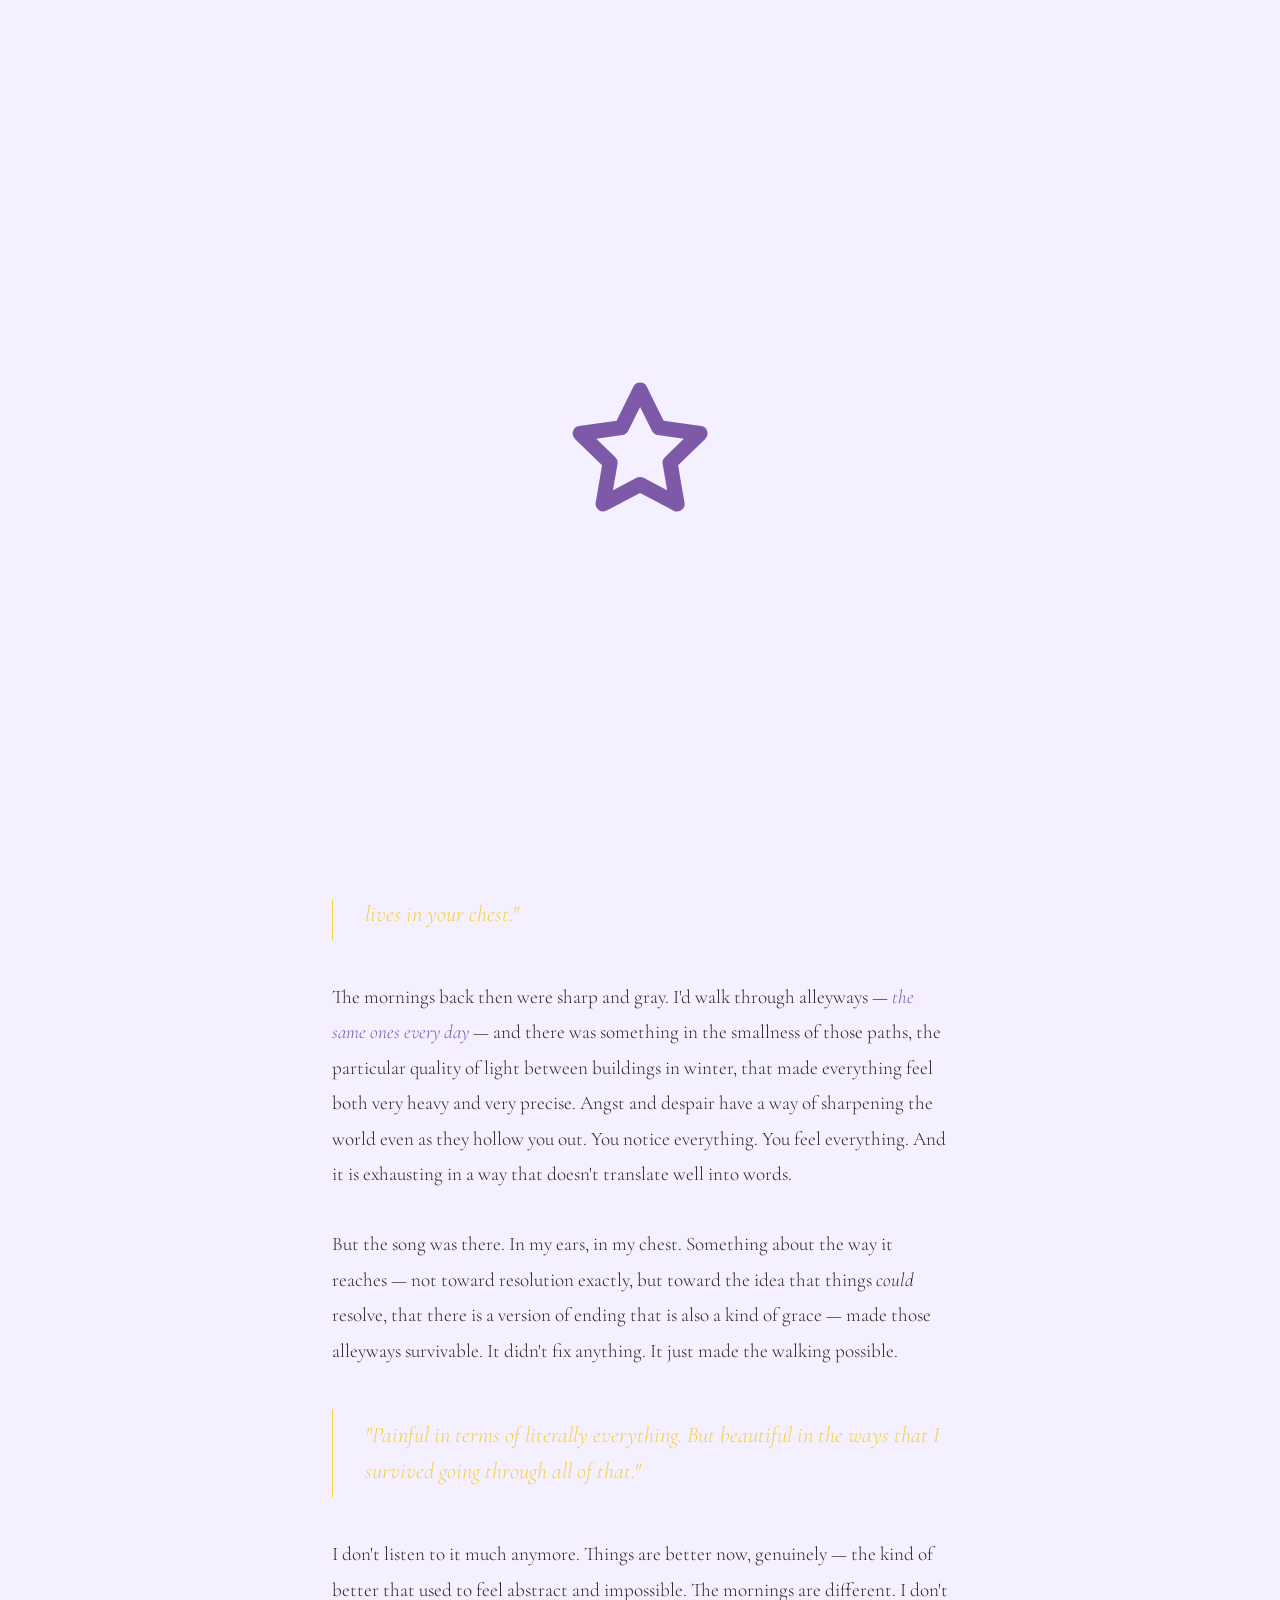
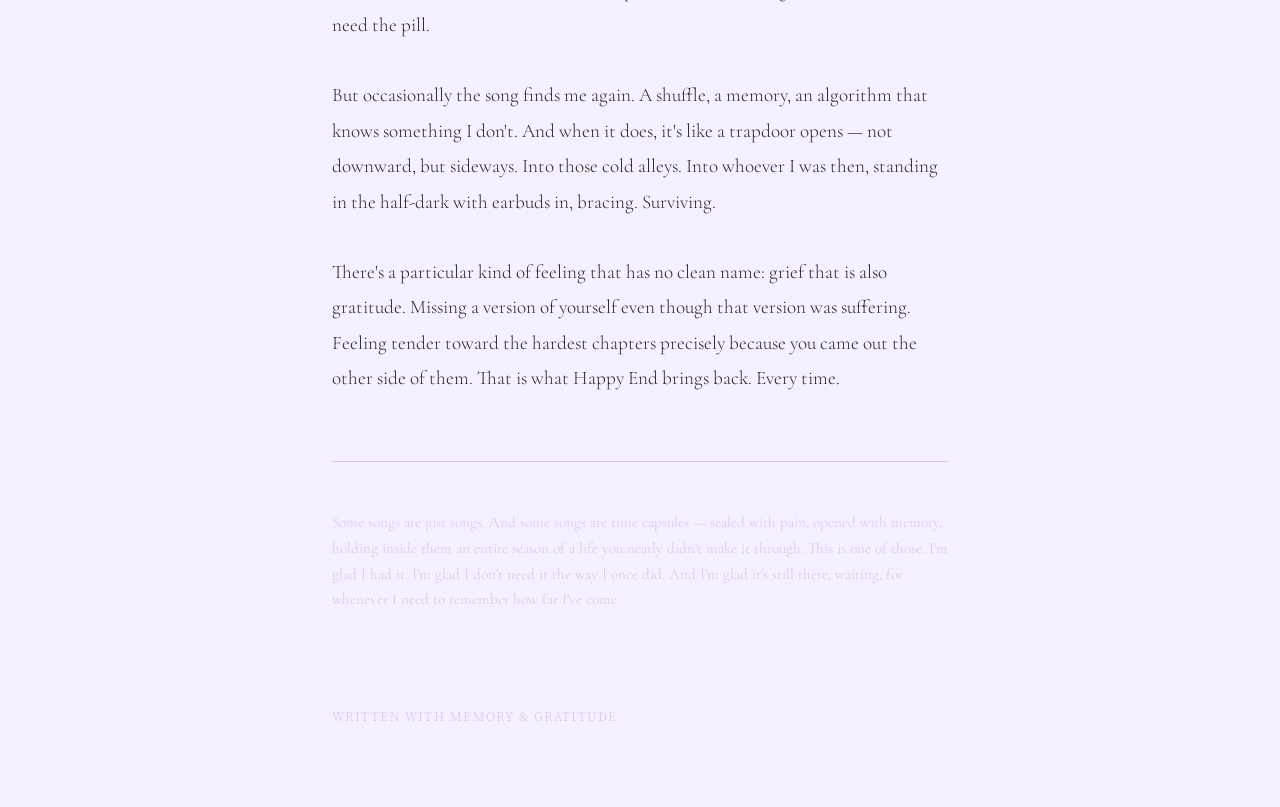
==== index.html @ dd7891b1 "first commit" ====
<!DOCTYPE html>
<html lang="en">
<head>
<meta charset="UTF-8">
<meta name="viewport" content="width=device-width, initial-scale=1.0">
<title>Happy End — A Reflection</title>
<link href="https://fonts.googleapis.com/css2?family=Cormorant+Garamond:ital,wght@0,300;0,400;1,300;1,400&family=Noto+Serif+JP:wght@200;300&display=swap" rel="stylesheet">
<link rel="stylesheet" href="css/index.css">
<script defer src="js/index.js"></script>
</head>
<body>

<audio id="bgMusic">
  <source src="happy_end_song.mp3" type="audio/mpeg">
</audio>

<div class="splash-screen">
  <div class="splash-star"></div>
</div>

<!--<div class="kanji">ハッピーエンド</div>-->

<div class="page">

  <header>
    <span class="label">back number — a reflection</span>
    <h1>Happy <em>Birthday!</em></h1>
    <p class="subtitle">on songs that carry you through</p>
  </header>

  <div class="divider">
    <div class="divider-line"></div>
    <div class="divider-dot"></div>
    <div class="divider-line"></div>
  </div>

  <article class="essay">

    <p class="lead">
      There are songs you listen to for pleasure, and then there are songs you listen to for survival. Happy End was the latter.
    </p>

    <p>
      I used to put it on every morning — first thing, before anything else. Before the day could reach me. It was not a ritual born of joy but of necessity, the way you take a pill not because you want to, but because without it the hours ahead become unbearable. It was medication. It was armor. It was the only thing that made the threshold between sleep and waking feel like something I could cross.
    </p>

    <div class="pullquote">
      <p>"I still remember the cold. Not just the weather — the kind of cold that lives in your chest."</p>
    </div>

    <p>
      The mornings back then were sharp and gray. I'd walk through alleyways — <span class="cold-text">the same ones every day</span> — and there was something in the smallness of those paths, the particular quality of light between buildings in winter, that made everything feel both very heavy and very precise. Angst and despair have a way of sharpening the world even as they hollow you out. You notice everything. You feel everything. And it is exhausting in a way that doesn't translate well into words.
    </p>

    <p>
      But the song was there. In my ears, in my chest. Something about the way it reaches — not toward resolution exactly, but toward the idea that things <em>could</em> resolve, that there is a version of ending that is also a kind of grace — made those alleyways survivable. It didn't fix anything. It just made the walking possible.
    </p>

    <div class="pullquote">
      <p>"Painful in terms of literally everything. But beautiful in the ways that I survived going through all of that."</p>
    </div>

    <p>
      I don't listen to it much anymore. Things are better now, genuinely — the kind of better that used to feel abstract and impossible. The mornings are different. I don't need the pill.
    </p>

    <p>
      But occasionally the song finds me again. A shuffle, a memory, an algorithm that knows something I don't. And when it does, it's like a trapdoor opens — not downward, but sideways. Into those cold alleys. Into whoever I was then, standing in the half-dark with earbuds in, bracing. Surviving.
    </p>

    <p>
      There's a particular kind of feeling that has no clean name: grief that is also gratitude. Missing a version of yourself even though that version was suffering. Feeling tender toward the hardest chapters precisely because you came out the other side of them. That is what Happy End brings back. Every time.
    </p>

    <div class="coda">
      <p>
        Some songs are just songs. And some songs are time capsules — sealed with pain, opened with memory, holding inside them an entire season of a life you nearly didn't make it through. This is one of those. I'm glad I had it. I'm glad I don't need it the way I once did. And I'm glad it's still there, waiting, for whenever I need to remember how far I've come.
      </p>
    </div>

  </article>

  <footer>
    <p>written with memory &amp; gratitude</p>
  </footer>

</div>

</body>
</html>
---- css/index.css ----
*, *::before, *::after { box-sizing: border-box; margin: 0; padding: 0; }

:root {
--ink: #2d1b4e;
--mist: #f5f0ff;
--dust: #d4c5e8;
--cold: #7c5aa8;
--warm: #f4d03f;
}

html { background: var(--mist); }

body {
font-family: 'Cormorant Garamond', Georgia, serif;
color: var(--ink);
background: var(--mist);
min-height: 100vh;
overflow-x: hidden;
}

/* Splash Screen */
.splash-screen {
position: fixed;
inset: 0;
background: var(--mist);
display: flex;
align-items: center;
justify-content: center;
z-index: 1000;
pointer-events: all;
transition: opacity 0.8s ease, visibility 0.8s ease;
}

.splash-screen.hidden {
opacity: 0;
visibility: hidden;
pointer-events: none;
}

.splash-star {
width: clamp(80px, 20vmin, 200px);
height: clamp(80px, 20vmin, 200px);
background-image: url('../star-svgrepo-com.svg');
background-size: contain;
background-repeat: no-repeat;
background-position: center;
cursor: pointer;
animation: splashPulse 2s ease-in-out infinite;
transition: transform 0.3s ease;
}

.splash-star:hover {
transform: scale(1.1);
}

@keyframes splashPulse {
0%, 100% { opacity: 0.7; }
50% { opacity: 1; }
}

/* Stars background overlay */
.star {
position: fixed;
pointer-events: none;
user-select: none;
z-index: 0;
background-image: url('../star-svgrepo-com.svg');
background-size: contain;
background-repeat: no-repeat;
opacity: 0.15;
}

.star-1 { top: 5%; left: 8%; width: clamp(25px, 6vmin, 50px); height: clamp(25px, 6vmin, 50px); transform: rotate(12deg); }
.star-2 { top: 12%; left: 28%; width: clamp(35px, 8vmin, 65px); height: clamp(35px, 8vmin, 65px); transform: rotate(-28deg); }
.star-3 { top: 6%; left: 48%; width: clamp(30px, 7vmin, 55px); height: clamp(30px, 7vmin, 55px); transform: rotate(45deg); }
.star-4 { top: 15%; left: 68%; width: clamp(35px, 8.5vmin, 70px); height: clamp(35px, 8.5vmin, 70px); transform: rotate(-15deg); }
.star-5 { top: 8%; left: 88%; width: clamp(30px, 7.5vmin, 60px); height: clamp(30px, 7.5vmin, 60px); transform: rotate(32deg); }
.star-6 { top: 22%; left: 18%; width: clamp(40px, 9vmin, 75px); height: clamp(40px, 9vmin, 75px); transform: rotate(-42deg); }
.star-7 { top: 32%; left: 38%; width: clamp(25px, 6vmin, 50px); height: clamp(25px, 6vmin, 50px); transform: rotate(8deg); }
.star-8 { top: 28%; left: 58%; width: clamp(35px, 8vmin, 65px); height: clamp(35px, 8vmin, 65px); transform: rotate(-35deg); }
.star-9 { top: 36%; left: 78%; width: clamp(30px, 7vmin, 55px); height: clamp(30px, 7vmin, 55px); transform: rotate(22deg); }
.star-10 { top: 44%; left: 8%; width: clamp(30px, 7.5vmin, 60px); height: clamp(30px, 7.5vmin, 60px); transform: rotate(-18deg); }
.star-11 { top: 52%; left: 28%; width: clamp(35px, 8.5vmin, 70px); height: clamp(35px, 8.5vmin, 70px); transform: rotate(38deg); }
.star-12 { top: 46%; left: 48%; width: clamp(25px, 6vmin, 50px); height: clamp(25px, 6vmin, 50px); transform: rotate(-25deg); }
.star-13 { top: 54%; left: 68%; width: clamp(40px, 9vmin, 75px); height: clamp(40px, 9vmin, 75px); transform: rotate(50deg); }
.star-14 { top: 48%; left: 88%; width: clamp(30px, 7vmin, 55px); height: clamp(30px, 7vmin, 55px); transform: rotate(-48deg); }
.star-15 { top: 62%; left: 18%; width: clamp(35px, 8vmin, 65px); height: clamp(35px, 8vmin, 65px); transform: rotate(15deg); }
.star-16 { top: 68%; left: 38%; width: clamp(30px, 7.5vmin, 60px); height: clamp(30px, 7.5vmin, 60px); transform: rotate(-33deg); }
.star-17 { top: 72%; left: 58%; width: clamp(35px, 8.5vmin, 70px); height: clamp(35px, 8.5vmin, 70px); transform: rotate(26deg); }
.star-18 { top: 80%; left: 78%; width: clamp(25px, 6vmin, 50px); height: clamp(25px, 6vmin, 50px); transform: rotate(-55deg); }

/* Grain texture overlay */
body::after {
content: '';
position: fixed;
inset: 0;
background-image: url("data:image/svg+xml,%3Csvg viewBox='0 0 256 256' xmlns='http://www.w3.org/2000/svg'%3E%3Cfilter id='noise'%3E%3CfeTurbulence type='fractalNoise' baseFrequency='0.9' numOctaves='4' stitchTiles='stitch'/%3E%3C/filter%3E%3Crect width='100%25' height='100%25' filter='url(%23noise)' opacity='0.04'/%3E%3C/svg%3E");
pointer-events: none;
z-index: 100;
opacity: 0.6;
}

.page {
max-width: 680px;
margin: 0 auto;
padding: 0 2rem;
}

/* Header */
header {
padding: 5rem 0 2rem;
opacity: 0;
animation: fadeUp 1.2s ease 0.2s forwards;
}

.label {
font-family: 'Noto Serif JP', serif;
font-weight: 200;
font-size: 0.7rem;
letter-spacing: 0.25em;
color: var(--cold);
text-transform: uppercase;
display: block;
margin-bottom: 2rem;
}

h1 {
font-size: clamp(3rem, 8vw, 5.5rem);
font-weight: 300;
line-height: 1;
letter-spacing: -0.02em;
color: var(--ink);
}

h1 em {
font-style: italic;
color: var(--warm);
display: block;
}

.subtitle {
margin-top: 1.5rem;
font-size: 0.85rem;
color: var(--dust);
letter-spacing: 0.08em;
font-weight: 300;
}

/* Divider */
.divider {
display: flex;
align-items: center;
gap: 1rem;
margin: 3rem 0;
opacity: 0;
animation: fadeUp 1s ease 0.6s forwards;
}

.divider-line {
flex: 1;
height: 1px;
background: linear-gradient(to right, transparent, var(--dust), transparent);
}

.divider-dot {
width: 4px;
height: 4px;
border-radius: 50%;
background: var(--warm);
}

/* Body text */
.essay {
opacity: 0;
animation: fadeUp 1s ease 0.9s forwards;
}

p {
font-size: clamp(1.05rem, 2.5vw, 1.2rem);
line-height: 1.85;
font-weight: 300;
color: #2d2926;
margin-bottom: 1.8em;
}

p.lead {
font-size: clamp(1.25rem, 3vw, 1.5rem);
line-height: 1.7;
font-style: italic;
color: var(--ink);
font-weight: 400;
}

.pullquote {
border-left: 1px solid var(--warm);
padding: 0.5rem 0 0.5rem 2rem;
margin: 2.5rem 0;
}

.pullquote p {
font-size: clamp(1.15rem, 3vw, 1.4rem);
font-style: italic;
color: var(--warm);
margin: 0;
line-height: 1.6;
}

.cold-text {
color: var(--cold);
font-style: italic;
}

/* Final section */
.coda {
margin-top: 4rem;
padding-top: 3rem;
border-top: 1px solid var(--dust);
}

.coda p {
font-size: 0.95rem;
color: var(--dust);
line-height: 1.7;
}

/* Footer */
footer {
padding: 4rem 0 5rem;
opacity: 0;
animation: fadeUp 1s ease 1.4s forwards;
}

footer p {
font-size: 0.75rem;
color: var(--dust);
letter-spacing: 0.12em;
text-transform: uppercase;
font-family: 'Noto Serif JP', serif;
font-weight: 200;
margin: 0;
}

/* Floating kanji decoration */
.kanji {
position: fixed;
top: 12%;
right: -1rem;
font-family: 'Noto Serif JP', serif;
font-size: 12rem;
font-weight: 200;
color: rgba(124, 90, 168, 0.06);
writing-mode: vertical-rl;
pointer-events: none;
user-select: none;
line-height: 1;
z-index: 0;
}



@keyframes fadeUp {
from { opacity: 0; transform: translateY(24px); }
to   { opacity: 1; transform: translateY(0); }
}

@media (max-width: 600px) {
.kanji { display: none; }
header { padding: 3rem 0 1.5rem; }
}
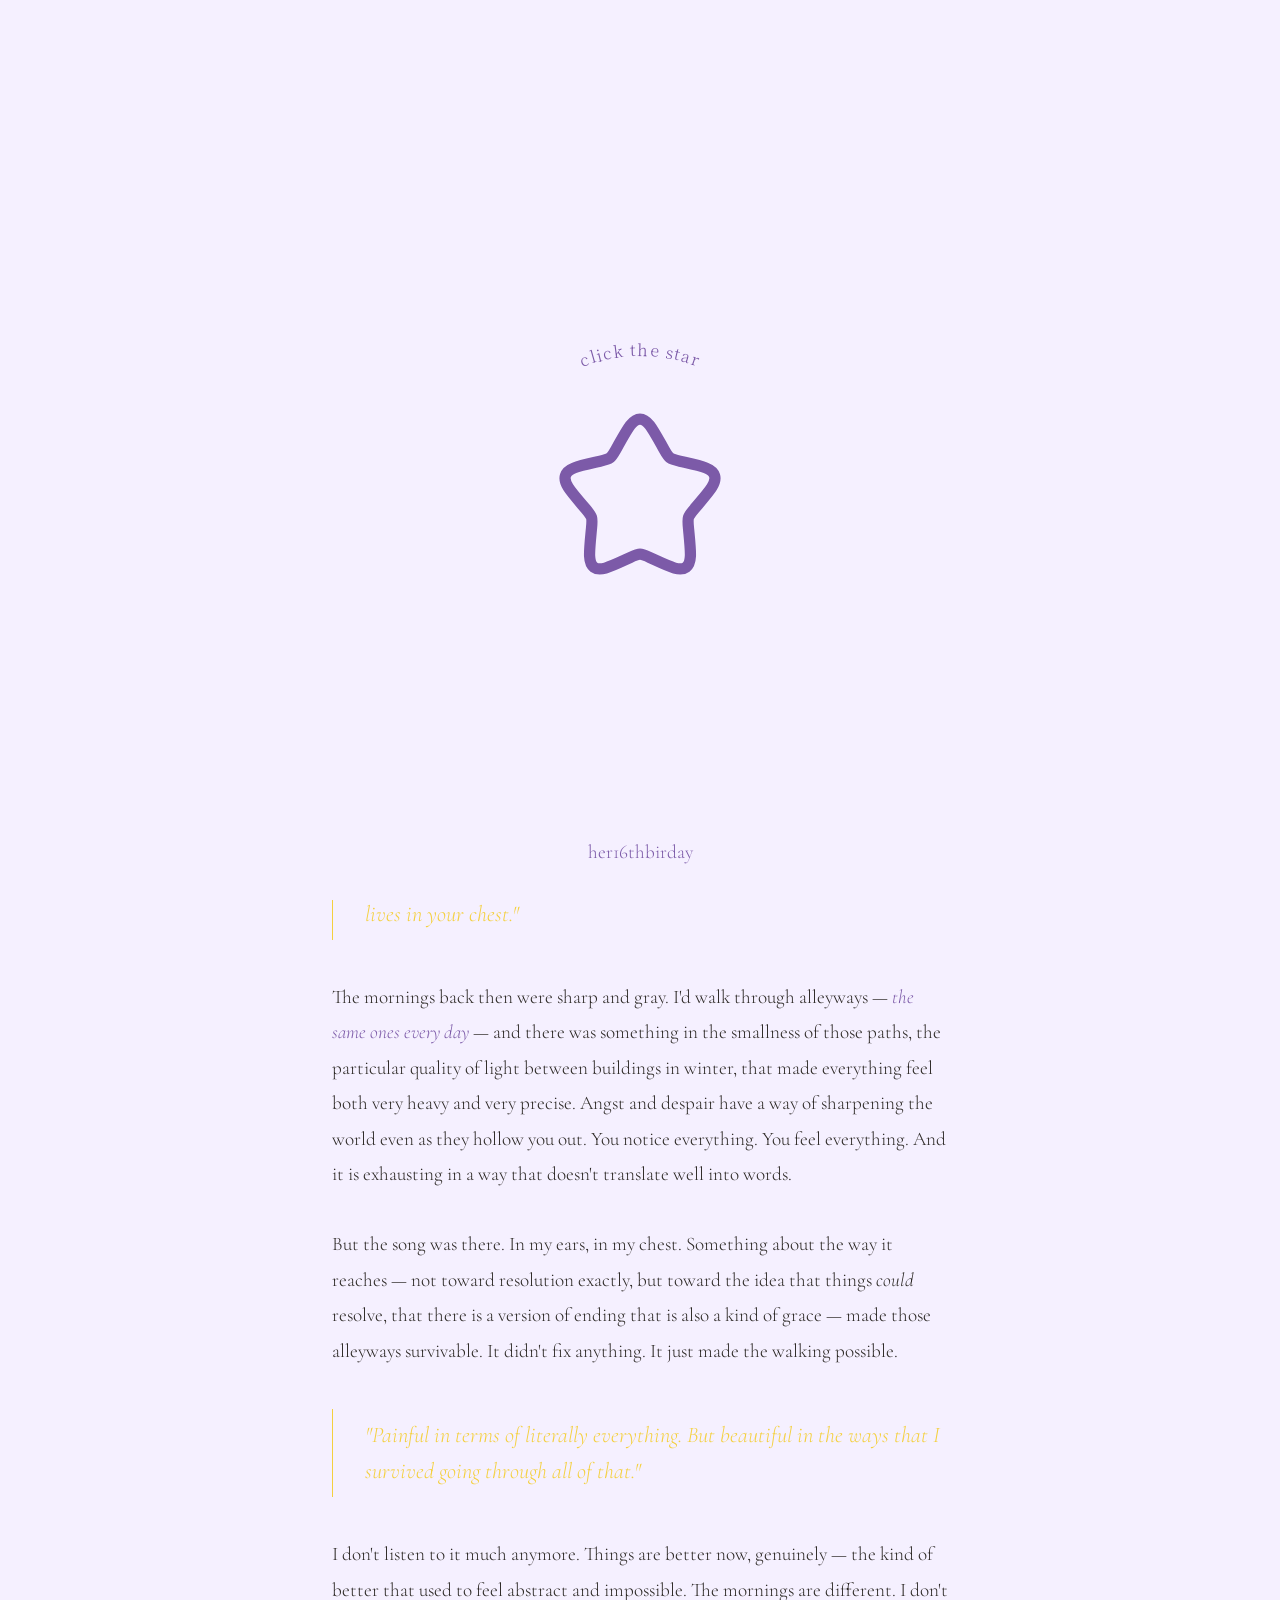
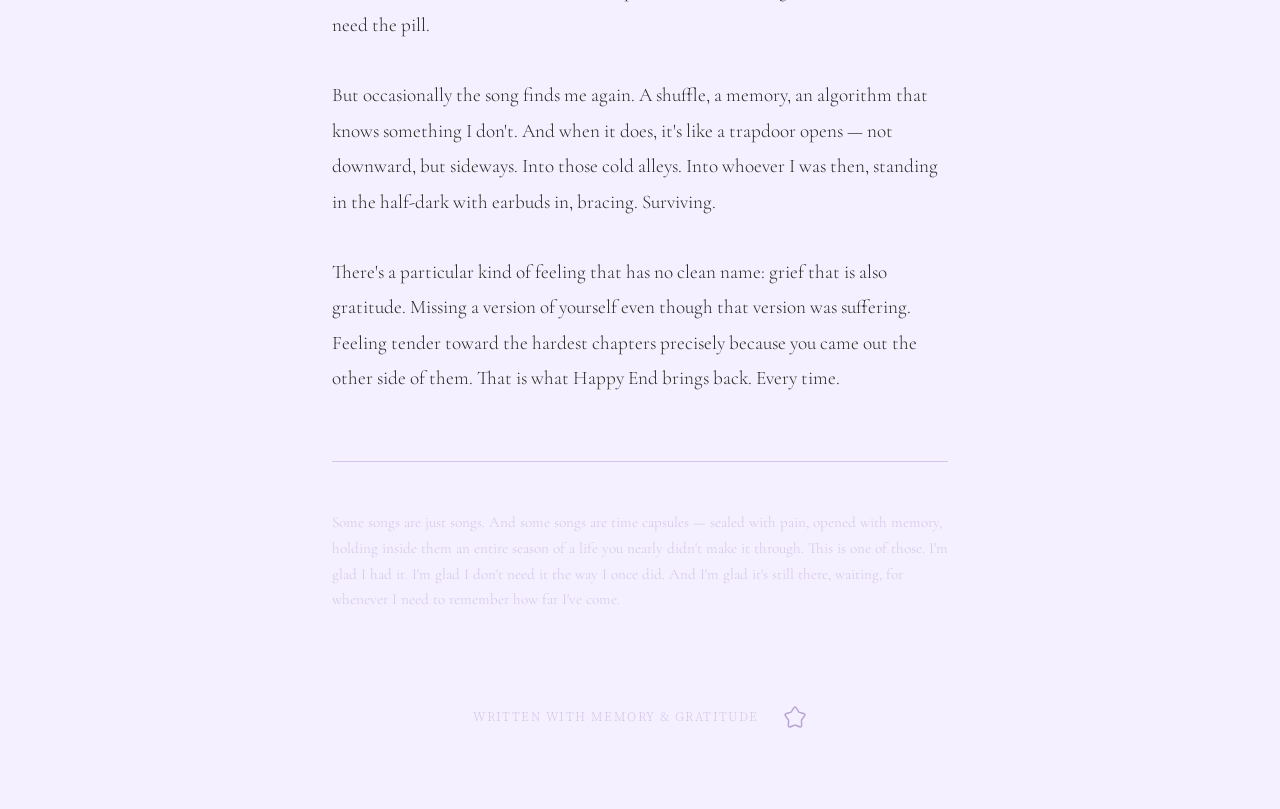
==== commit 91b8388c: "big changes" ====
--- a/index.html
+++ b/index.html
@@ -11,16 +11,30 @@
 <body>
 
 <audio id="bgMusic">
-  <source src="happy_end_song.mp3" type="audio/mpeg">
+  <source src="audios/happy_end_song.mp3" type="audio/mpeg">
 </audio>
 
 <div class="splash-screen">
-  <div class="splash-star"></div>
+  <div class="splash-container">
+    <svg class="splash-text" width="200" height="80" viewBox="0 0 200 80" xmlns="http://www.w3.org/2000/svg">
+      <defs>
+        <path id="curve" d="M 20,60 Q 100,20 180,60" fill="none"/>
+      </defs>
+      <text font-family="'Noto Serif JP', serif" font-size="16" font-weight="300" letter-spacing="0.08em" fill="#7C5AA8" text-transform="uppercase">
+        <textPath href="#curve" startOffset="50%" text-anchor="middle">
+          click the star
+        </textPath>
+      </text>
+    </svg>
+    <div class="splash-star"></div>
+  </div>
+  <p class="splash-bottom-text">her16thbirday</p>
 </div>
 
 <!--<div class="kanji">ハッピーエンド</div>-->
 
 <div class="page">
+  <div class="mute-button"></div>
 
   <header>
     <span class="label">back number — a reflection</span>
@@ -81,7 +95,10 @@
   </article>
 
   <footer>
-    <p>written with memory &amp; gratitude</p>
+    <div class="footer-content">
+      <p>written with memory &amp; gratitude</p>
+      <div class="footer-star"></div>
+    </div>
   </footer>
 
 </div>
--- a/css/index.css
+++ b/css/index.css
@@ -37,20 +37,110 @@
 pointer-events: none;
 }
 
+.splash-screen.fadeIn {
+animation: splashFadeIn 0.8s ease forwards;
+}
+
+.splash-screen.reveal {
+animation: fadeOutScreen 1s ease-out 0.8s forwards;
+}
+
+.splash-star.grow {
+animation: growStar 5s ease-out forwards;
+}
+
+.splash-text.fade {
+animation: fadeOutText 0.4s ease-out forwards;
+}
+
+@keyframes growStar {
+from {
+  transform: rotate(var(--star-rotation)) scale(1);
+}
+to {
+  transform: rotate(var(--star-rotation)) scale(80);
+}
+}
+
+@keyframes fadeOutText {
+from {
+  opacity: 1;
+}
+to {
+  opacity: 0;
+}
+}
+
+@keyframes splashFadeIn {
+from {
+  opacity: 0;
+}
+to {
+  opacity: 1;
+}
+}
+
+@keyframes fadeOutScreen {
+from {
+  opacity: 1;
+  background: var(--mist);
+}
+to {
+  opacity: 0;
+  background: var(--mist);
+}
+}
+
+.splash-container {
+display: flex;
+flex-direction: column;
+align-items: center;
+gap: 0.5rem;
+}
+
+.splash-bottom-text {
+position: absolute;
+bottom: 2rem;
+left: 2rem;
+right: 2rem;
+font-size: 1.2rem;
+color: var(--cold);
+line-height: 1.6;
+text-align: center;
+opacity: 0;
+animation: fadeIn 1s ease 0.5s forwards;
+margin: 0;
+}
+
+.splash-text {
+width: 100%;
+height: auto;
+animation: fadeIn 1s ease 0.5s forwards;
+opacity: 0;
+}
+
 .splash-star {
+margin: 0;
 width: clamp(80px, 20vmin, 200px);
 height: clamp(80px, 20vmin, 200px);
-background-image: url('../star-svgrepo-com.svg');
+background-image: url('../star-alt.svg');
 background-size: contain;
 background-repeat: no-repeat;
 background-position: center;
 cursor: pointer;
 animation: splashPulse 2s ease-in-out infinite;
 transition: transform 0.3s ease;
+--star-rotation: 0deg;
 }
 
 .splash-star:hover {
-transform: scale(1.1);
+transform: scale(1.1) rotate(15deg);
+--star-rotation: 15deg;
+}
+
+@keyframes fadeIn {
+from { opacity: 0; }
+to { opacity: 1; }
 }
 
 @keyframes splashPulse {
@@ -64,7 +154,7 @@
 pointer-events: none;
 user-select: none;
 z-index: 0;
-background-image: url('../star-svgrepo-com.svg');
+background-image: url('../star-alt.svg');
 background-size: contain;
 background-repeat: no-repeat;
 opacity: 0.15;
@@ -100,6 +190,30 @@
 opacity: 0.6;
 }
 
+.mute-button {
+position: absolute;
+top: 3rem;
+right: 2rem;
+width: 24px;
+height: 24px;
+background-image: url('../volume_onalt.svg');
+background-size: contain;
+background-repeat: no-repeat;
+background-position: center;
+cursor: pointer;
+animation: fadeUpHalf 1s ease 1.4s forwards;
+transition: opacity 0.3s ease, background-image 0.3s ease;
+z-index: 500;
+}
+
+.mute-button.muted {
+background-image: url('../volume_off.svg');
+}
+
+.mute-button:hover {
+opacity: 0.8;
+}
+
 .page {
 max-width: 680px;
 margin: 0 auto;
@@ -230,6 +344,13 @@
 animation: fadeUp 1s ease 1.4s forwards;
 }
 
+.footer-content {
+display: flex;
+align-items: center;
+justify-content: center;
+gap: 1.5rem;
+}
+
 footer p {
 font-size: 0.75rem;
 color: var(--dust);
@@ -238,6 +359,24 @@
 font-family: 'Noto Serif JP', serif;
 font-weight: 200;
 margin: 0;
+}
+
+.footer-star {
+width: 24px;
+height: 24px;
+background-image: url('../star-alt.svg');
+background-size: contain;
+background-repeat: no-repeat;
+background-position: center;
+cursor: pointer;
+transition: transform 0.3s ease;
+--star-rotation: 0deg;
+opacity: 0.5;
+}
+
+.footer-star:hover {
+transform: rotate(15deg) scale(1.1);
+--star-rotation: 15deg;
 }
 
 /* Floating kanji decoration */
@@ -263,6 +402,11 @@
 to   { opacity: 1; transform: translateY(0); }
 }
 
+@keyframes fadeUpHalf {
+from { opacity: 0; transform: translateY(24px); }
+to   { opacity: 0.5; transform: translateY(0); }
+}
+
 @media (max-width: 600px) {
 .kanji { display: none; }
 header { padding: 3rem 0 1.5rem; }
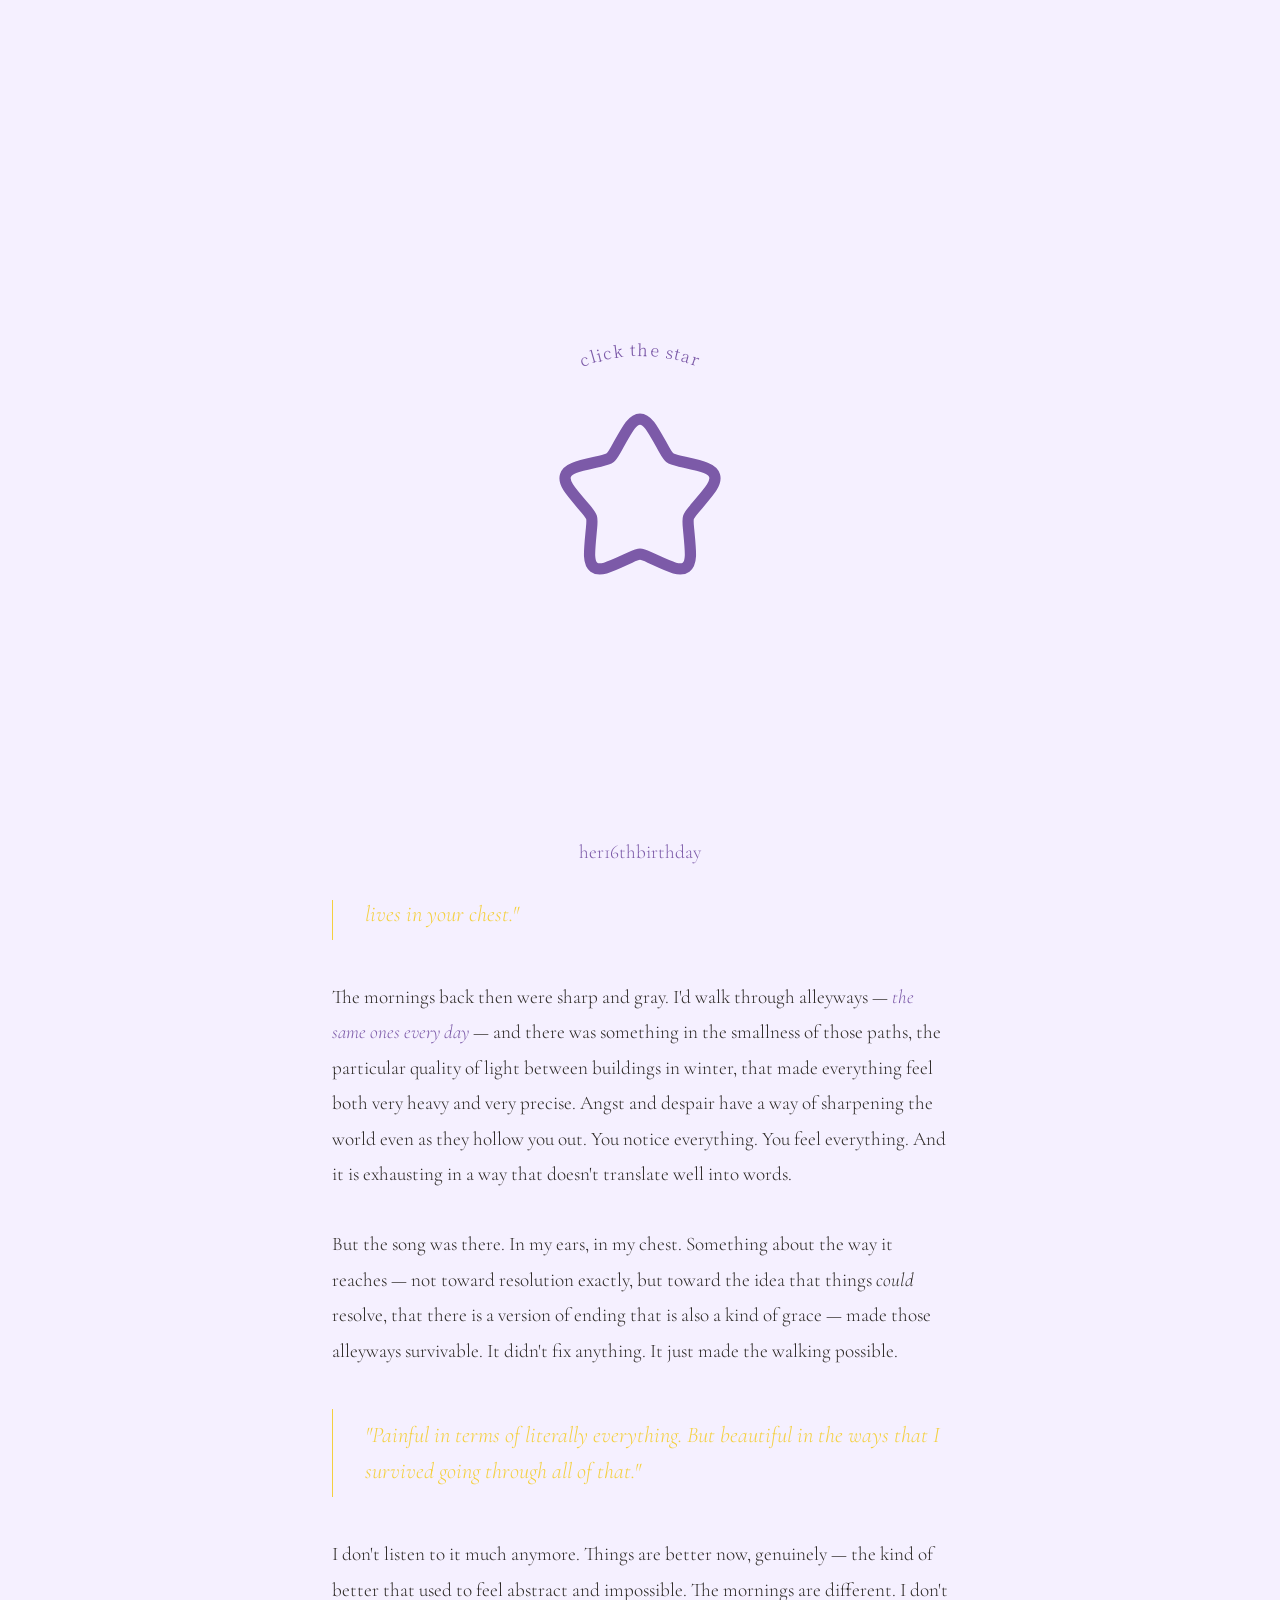
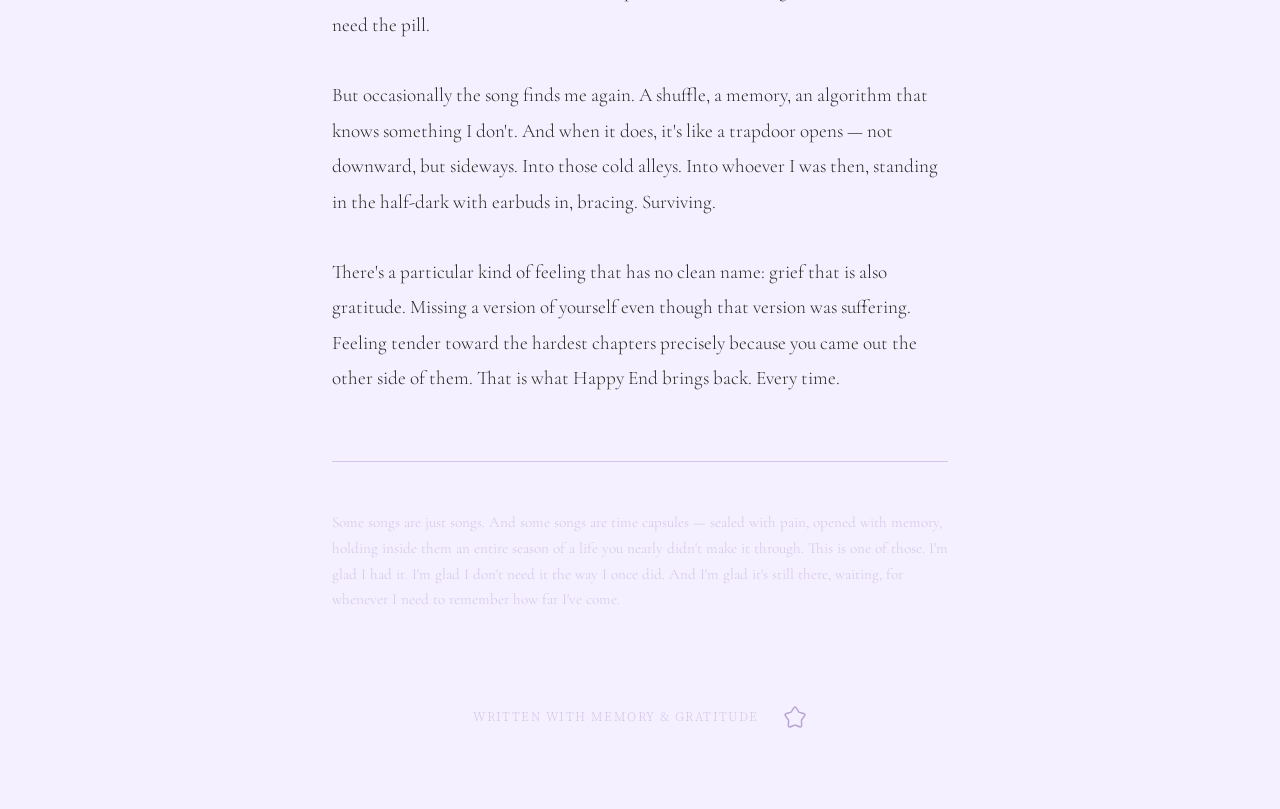
==== commit 946d6824: "fix typo" ====
--- a/index.html
+++ b/index.html
@@ -28,7 +28,7 @@
     </svg>
     <div class="splash-star"></div>
   </div>
-  <p class="splash-bottom-text">her16thbirday</p>
+  <p class="splash-bottom-text">her16thbirthday</p>
 </div>
 
 <!--<div class="kanji">ハッピーエンド</div>-->
